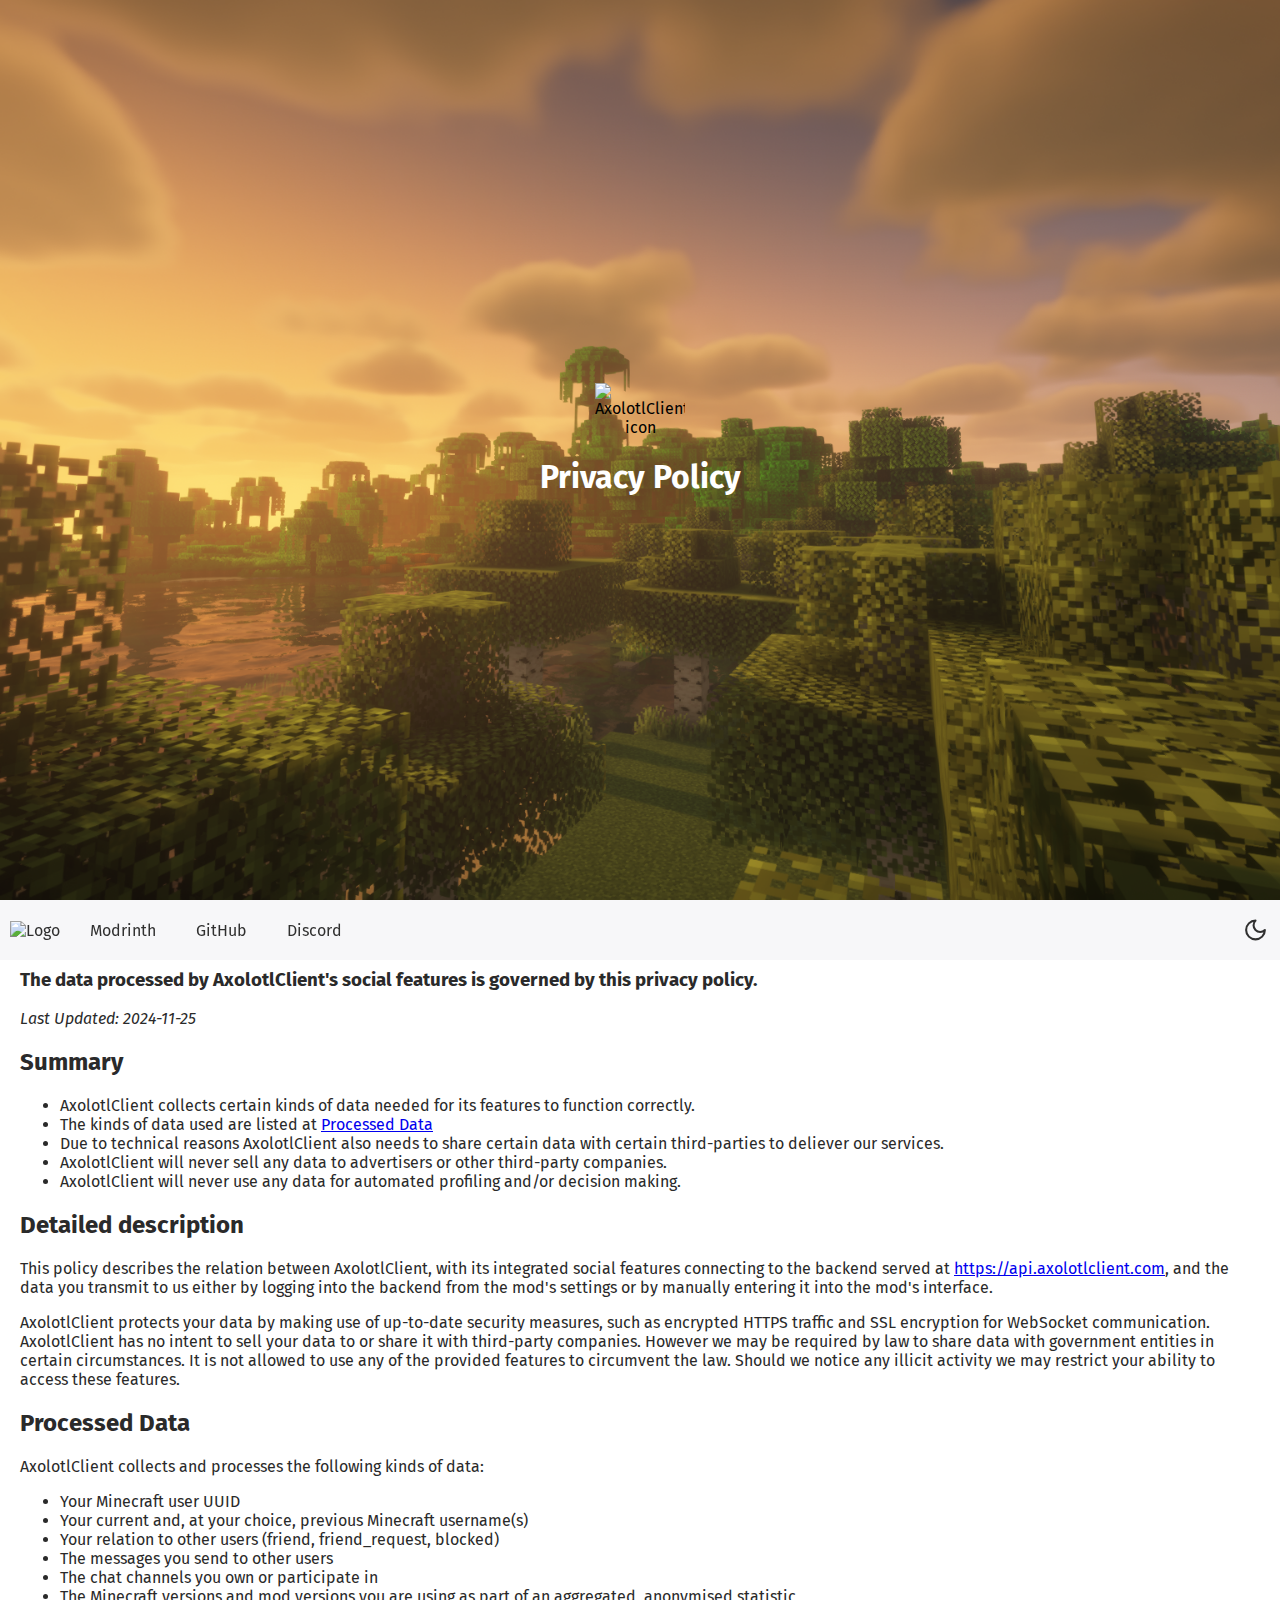
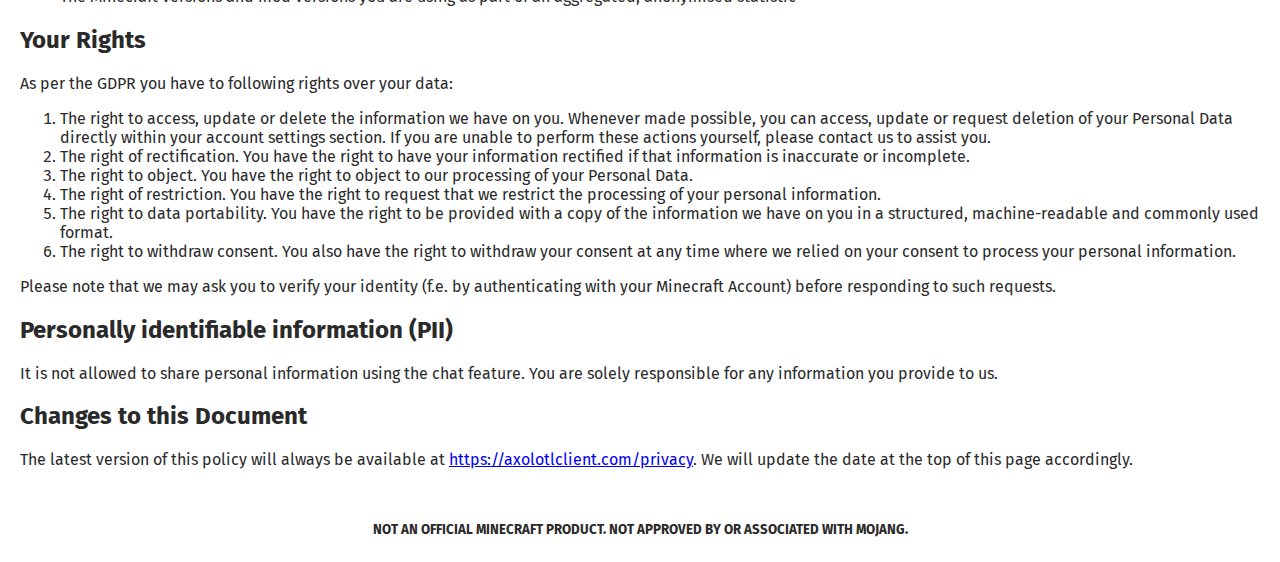
==== privacy.html @ f6384794 "update website, add privacy policy" ====
<!doctype html>
<html lang="en" data-theme="dark">
  <head>
    <script>
      async function privacyLoad() {
        await new Promise((r) => setTimeout(r, 500));
        document.getElementById("policy").scrollIntoView();
      }
    </script>
    <script defer src="script.js"></script>
    <link rel="stylesheet" href="style.css" />
    <link rel="icon" href="images/icon.png" />
    <link
      href="https://fonts.bunny.net/css2?family=Fira+Sans&display=swap"
      rel="stylesheet"
    />
    <meta charset="UTF-8" />
    <meta http-equiv="X-UA-Compatible" content="IE=edge" />
    <meta name="viewport" content="width=device-width, initial-scale=1.0" />
    <title>Privacy Policy - AxolotlClient</title>
  </head>
  <div class="navbar">
    <div class="navbar-left">
      <a href="https://axolotlclient.com"
        ><img src="images/icon.png" alt="Logo"
      /></a>
      <a class="text" href="https://modrinth.com/mod/axolotlclient">Modrinth</a>
      <a class="text" href="https://github.com/AxolotlClient/">GitHub</a>
      <a class="text" href="https://discord.gg/WyMjeX3vka">Discord</a>
    </div>
    <div class="navbar-right">
      <img src="images/moon.svg" alt="" id="switcher" />
    </div>
  </div>
  <body onload="privacyLoad()">
    <div class="main">
      <img src="images/icon.png" alt="AxolotlClient icon" />
      <h1>Privacy Policy</h1>
    </div>
    <div class="policy" id="policy">
      <h3 class="primer">
        The data processed by AxolotlClient's social features is governed by
        this privacy policy.
      </h3>
      <em>Last Updated: 2024-11-25</em>

      <h2>Summary</h2>
      <ul>
        <li>
          AxolotlClient collects certain kinds of data needed for its features
          to function correctly.
        </li>
        <li>
          The kinds of data used are listed at
          <a href="#processed_data">Processed Data</a>
        </li>
        <li>
          Due to technical reasons AxolotlClient also needs to share certain
          data with certain third-parties to deliever our services.
        </li>
        <li>
          AxolotlClient will never sell any data to advertisers or other
          third-party companies.
        </li>
        <li>
          AxolotlClient will never use any data for automated profiling and/or
          decision making.
        </li>
      </ul>
      <h2>Detailed description</h2>

      <p>
        This policy describes the relation between AxolotlClient, with its
        integrated social features connecting to the backend served at
        <a href="https://api.axolotlclient.com">https://api.axolotlclient.com</a
        >, and the data you transmit to us either by logging into the backend
        from the mod's settings or by manually entering it into the mod's
        interface.
      </p>

      <p>
        AxolotlClient protects your data by making use of up-to-date security
        measures, such as encrypted HTTPS traffic and SSL encryption for
        WebSocket communication. AxolotlClient has no intent to sell your data
        to or share it with third-party companies. However we may be required by
        law to share data with government entities in certain circumstances. It
        is not allowed to use any of the provided features to circumvent the
        law. Should we notice any illicit activity we may restrict your ability
        to access these features.
      </p>

      <h2 id="processed_data">Processed Data</h2>

      <p>AxolotlClient collects and processes the following kinds of data:</p>

      <ul>
        <li>Your Minecraft user UUID</li>
        <li>
          Your current and, at your choice, previous Minecraft username(s)
        </li>
        <li>Your relation to other users (friend, friend_request, blocked)</li>
        <li>The messages you send to other users</li>
        <li>The chat channels you own or participate in</li>
        <li>
          The Minecraft versions and mod versions you are using as part of an
          aggregated, anonymised statistic
        </li>
      </ul>
      <h2>Your Rights</h2>

      <p>As per the GDPR you have to following rights over your data:</p>

      <ol>
        <li>
          The right to access, update or delete the information we have on you.
          Whenever made possible, you can access, update or request deletion of
          your Personal Data directly within your account settings section. If
          you are unable to perform these actions yourself, please contact us to
          assist you.
        </li>
        <li>
          The right of rectification. You have the right to have your
          information rectified if that information is inaccurate or incomplete.
        </li>
        <li>
          The right to object. You have the right to object to our processing of
          your Personal Data.
        </li>
        <li>
          The right of restriction. You have the right to request that we
          restrict the processing of your personal information.
        </li>
        <li>
          The right to data portability. You have the right to be provided with
          a copy of the information we have on you in a structured,
          machine-readable and commonly used format.
        </li>
        <li>
          The right to withdraw consent. You also have the right to withdraw
          your consent at any time where we relied on your consent to process
          your personal information.
        </li>
      </ol>
      <p>
        Please note that we may ask you to verify your identity (f.e. by
        authenticating with your Minecraft Account) before responding to such
        requests.
      </p>

      <h2>Personally identifiable information (PII)</h2>

      <p>
        It is not allowed to share personal information using the chat feature.
        You are solely responsible for any information you provide to us.
      </p>
      <h2>Changes to this Document</h2>
      The latest version of this policy will always be available at
      <a href="https://axolotlclient.com/privacy">
        https://axolotlclient.com/privacy</a
      >. We will update the date at the top of this page accordingly.
    </div>
    <div class="about">
      <h5 class="warning">
        NOT AN OFFICIAL MINECRAFT PRODUCT. NOT APPROVED BY OR ASSOCIATED WITH
        MOJANG.
      </h5>
    </div>
  </body>
</html>
---- style.css ----
:root[data-theme="dark"] {
  --background-image: url(images/bg-dark.png);
  --navbar-text: #ffffff;
  --main-text: #f2f2f2;
  --muted-text: #a4a4a4;
  --main-bg: #121212;
  --reason-bg: #38384f;
  --navbar-bg: #000000cc;
  --navbar-hover-bg: #ffffff90;
  --navbar-hover-text: #000;
  --scrollbar-track: #3d3d3d;
  --scrollbar-thumb: #717171;
  --about-text: var(--main-text);
  --about-muted: var(--muted-text);
  --switcher-color: invert(100%) sepia(2%) saturate(122%) hue-rotate(243deg)
    brightness(113%) contrast(90%);
}

:root[data-theme="light"] {
  --background-image: url(images/bg-light.png);
  --main-text: #fff;
  --muted-text: #9c9c9c;
  --reason-text: #fff;
  --navbar-text: #303030;
  --main-bg: #fff;
  --reason-bg: #5a5a6b;
  --navbar-bg: #f5f5f7cc;
  --navbar-hover-bg: #00000090;
  --navbar-hover-text: #fff;
  --scrollbar-track: #6c6c6c;
  --scrollbar-thumb: #b0b0b0;
  --about-text: #2a2a2a;
  --about-muted: #808080;
  --switcher-color: invert(6%) sepia(1%) saturate(751%) hue-rotate(314deg)
    brightness(101%) contrast(71%);
}

:root {
  --default-transition: color 0.3s ease-in-out,
    background-color 0.4s ease-in-out, border-color 0.3s ease-in-out,
    fill 0.3s ease-in-out, transform 0.3s ease-in-out;
}

html {
  scroll-behavior: smooth;
}

::-webkit-scrollbar {
  width: 10px;
}

::-webkit-scrollbar-track {
  background: var(--scrollbar-track);
}

::-webkit-scrollbar-thumb {
  background: var(--scrollbar-thumb);
}

body {
  transition: var(--default-transition);
  margin: 0px;
  font-family: "Fira Sans", sans-serif;
}

.main {
  background: var(--background-image);
  position: relative;
  align-items: center;
  display: flex;
  flex-direction: column;
  justify-content: center;
  text-align: center;
  display: flex;
  flex-direction: column;
  background-repeat: no-repeat;
  background-position: center;
  background-size: cover;
  min-height: 100vh;
  min-width: 100%;
  top: 0;
  left: 0;
}

.main h1 {
  color: var(--main-text);
}

.main h3 {
  color: var(--muted-text);
}

.main button {
  background-image: linear-gradient(
    92.88deg,
    #455eb5 9.16%,
    #5643cc 43.89%,
    #673fd7 64.72%
  );
  border-radius: 12px;
  margin: 5px;
  border-style: none;
  box-sizing: border-box;
  color: var(--main-text);
  cursor: pointer;
  flex-shrink: 0;
  font-family:
    "Inter UI",
    "SF Pro Display",
    -apple-system,
    BlinkMacSystemFont,
    "Segoe UI",
    Roboto,
    Oxygen,
    Ubuntu,
    Cantarell,
    "Open Sans",
    "Helvetica Neue",
    sans-serif;
  font-size: 16px;
  font-weight: 500;
  height: 4rem;
  padding: 0 1.6rem;
  text-align: center;
  text-shadow: rgba(0, 0, 0, 0.25) 0 3px 8px;
  transition: all 1s;
  user-select: none;
  -webkit-user-select: none;
  touch-action: manipulation;
  width: 50%;
  min-height: 7vh;
  height: 9vh;
  text-decoration: none;
}

.main button:hover {
  box-shadow: rgba(80, 63, 205, 0.5) 0 1px 30px;
  transition-duration: 0.5s;
}

@media (min-width: 768px) {
  .button-36 {
    padding: 0 2.6rem;
  }
}

.main img {
  width: 10vh;
}

.next__slide {
  transition: var(--default-transition);
  padding: 20px;
  text-align: center;
  color: var(--about-text);
  background-color: var(--main-bg);
  min-height: 60vh;
}

.reasons {
  flex-wrap: wrap;
  gap: 20px;
  display: flex;
  justify-content: space-between;
  justify-content: center;
  text-align: center;
  color: var(--reason-text);
}

.reason {
  text-decoration: none;
  text-align: center;
  width: 250px;
  height: 270px;
  border: 2px solid;
  border-color: #22ff88;
  background-color: var(--reason-bg);
  border-radius: 10px;
  padding: 20px;
  transition-duration: 0.5s;
  font-size: 16px;
  opacity: 0;
  transition: all 1s;
  transform: translateX(-100%);
}

.reason p {
  color: #d5d5d5;
}

@media (orientation: landscape) {
  .reason:nth-child(2) {
    transition-delay: 100ms;
  }

  .reason:nth-child(3) {
    transition-delay: 200ms;
  }
}

.show {
  opacity: 1;
  transform: translateX(0);
}

.reason:hover {
  border-color: #ff95d6;
  color: #ff95d6;
  font-size: 17.6px;
  height: 280px;
  width: 270px;
  margin-left: 0px;
  margin-right: 0px;
  margin-bottom: 10px;
}

.navbar-left,
.navbar-right {
  display: flex;
  align-items: center;
  justify-content: space-between;
}

.navbar {
  transition: var(--default-transition);
  justify-content: space-between;
  display: flex;
  align-items: center;
  display: flex;
  align-items: center;
  backdrop-filter: blur(5px);
  z-index: 1;
  overflow: hidden;
  background-color: var(--navbar-bg);
  position: fixed;
  top: 0;
  width: 100%;
}

.navbar a {
  transition: 1s 5ms;
  float: left;
  display: block;
  color: var(--navbar-text);
  text-align: center;
  text-decoration: none;
}

.navbar .text {
  padding: 20px;
}

.navbar img {
  padding: 8px 10px 8px 10px;
  height: 40px;
  width: 40px;
}

.navbar a:hover {
  background: var(--navbar-hover-bg);
  color: var(--navbar-hover-text);
}

#switcher {
  transition: 0.3s 5ms;
  filter: var(--switcher-color);
  float: right;
  width: 25px;
  margin: 2px;
  cursor: pointer;
}

.about {
  transition: var(--default-transition);
  background-color: var(--main-bg);
  color: var(--about-text);
  padding: 1px;
  text-align: center;
}

.about p {
  color: var(--about-muted);
  margin-left: 20vh;
  margin-right: 20vh;
}

@media (max-width: 1000px) {
  .about p {
    margin-left: 5vh;
    margin-right: 5vh;
  }
}

.warning {
  color: var(--about-text);
  padding-top: 30px;
}

.policy {
  color: var(--about-text);
  text-align: left;
  padding-left: 20px;
  padding-right: 20px;
  padding-top: 50px;
  background-color: var(--main-bg);
}
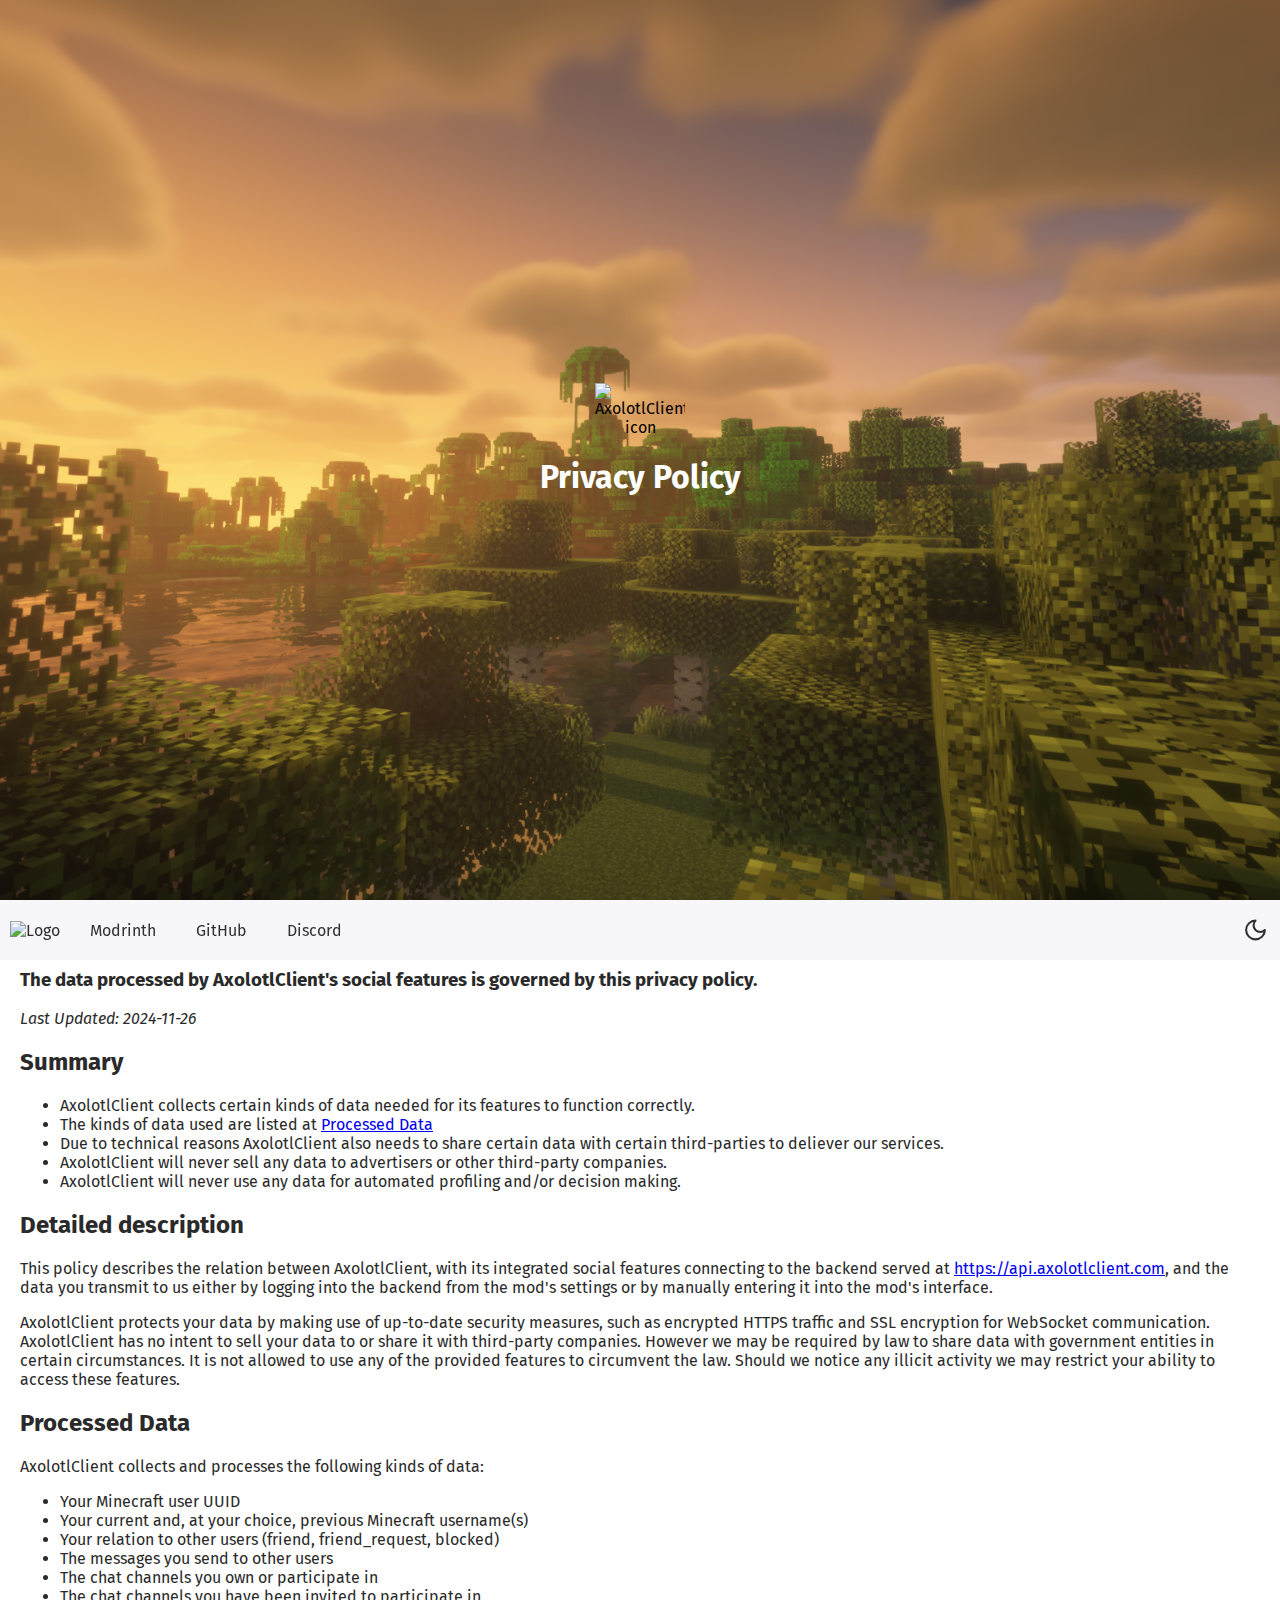
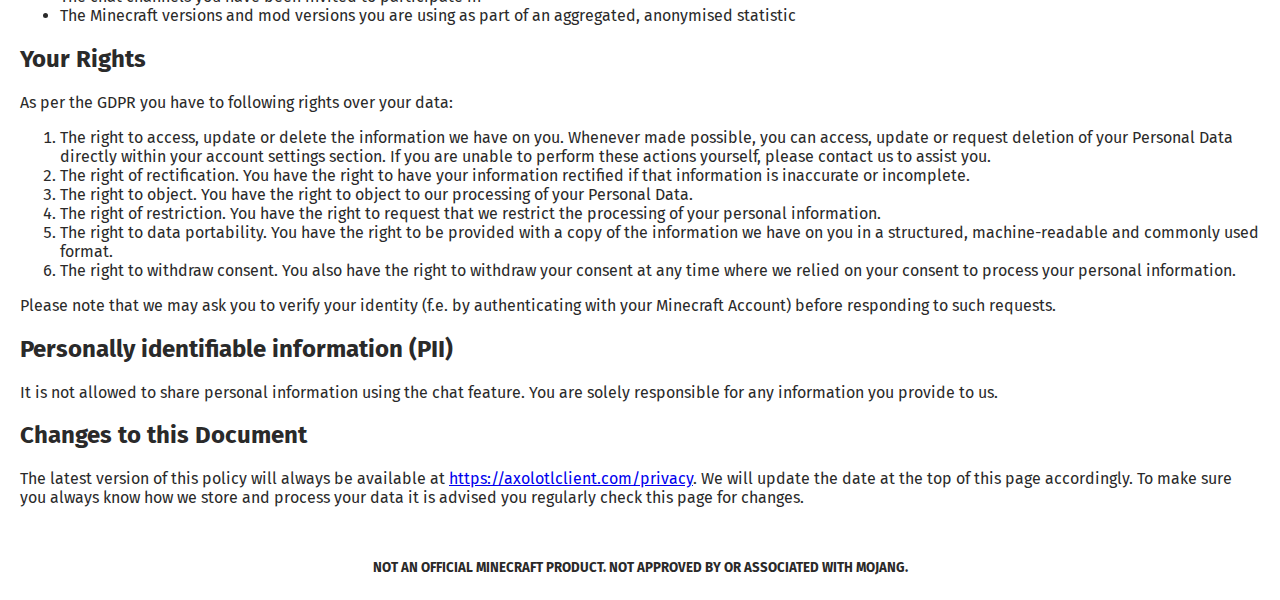
==== commit f4b072b5: "Update privacy.html" ====
--- a/privacy.html
+++ b/privacy.html
@@ -42,7 +42,7 @@
         The data processed by AxolotlClient's social features is governed by
         this privacy policy.
       </h3>
-      <em>Last Updated: 2024-11-25</em>
+      <em>Last Updated: 2024-11-26</em>
 
       <h2>Summary</h2>
       <ul>
@@ -101,6 +101,7 @@
         <li>Your relation to other users (friend, friend_request, blocked)</li>
         <li>The messages you send to other users</li>
         <li>The chat channels you own or participate in</li>
+        <li>The chat channels you have been invited to participate in</li>
         <li>
           The Minecraft versions and mod versions you are using as part of an
           aggregated, anonymised statistic
@@ -157,7 +158,9 @@
       The latest version of this policy will always be available at
       <a href="https://axolotlclient.com/privacy">
         https://axolotlclient.com/privacy</a
-      >. We will update the date at the top of this page accordingly.
+      >. We will update the date at the top of this page accordingly. To make
+      sure you always know how we store and process your data it is advised you
+      regularly check this page for changes.
     </div>
     <div class="about">
       <h5 class="warning">
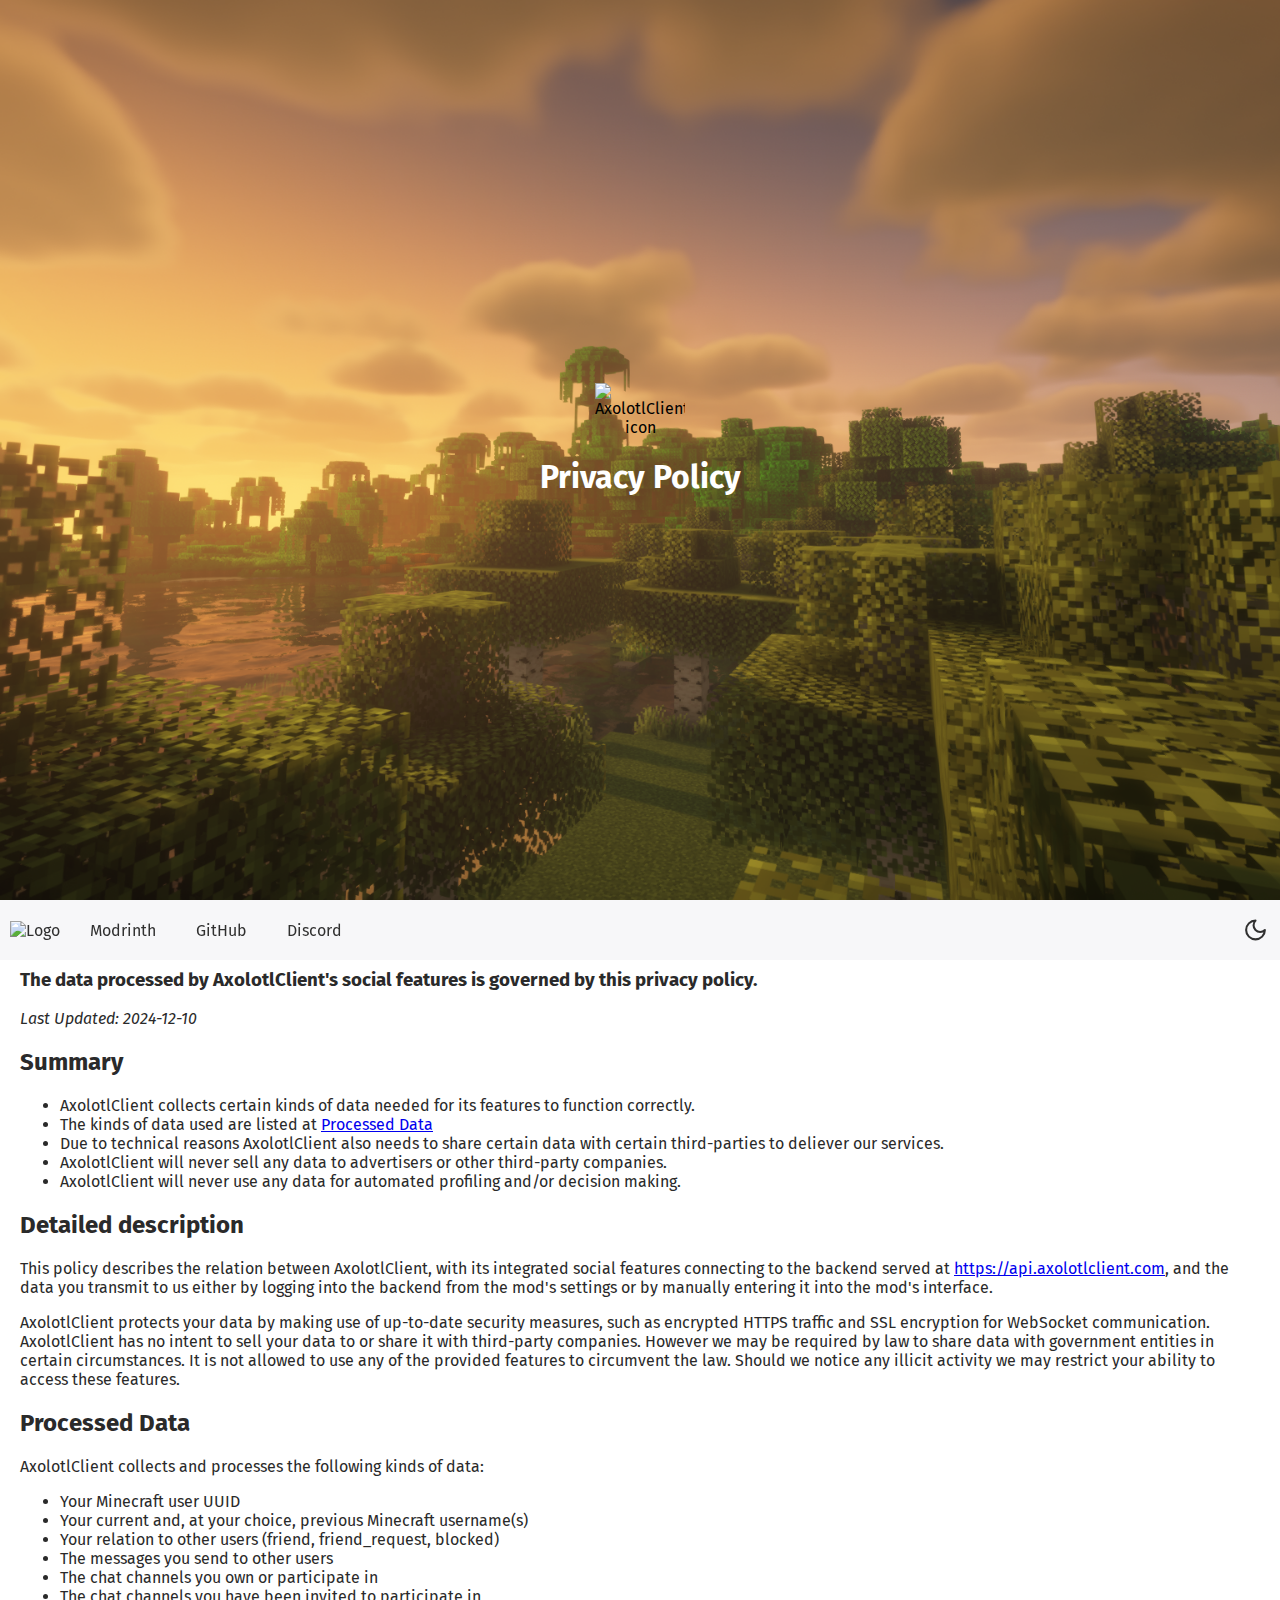
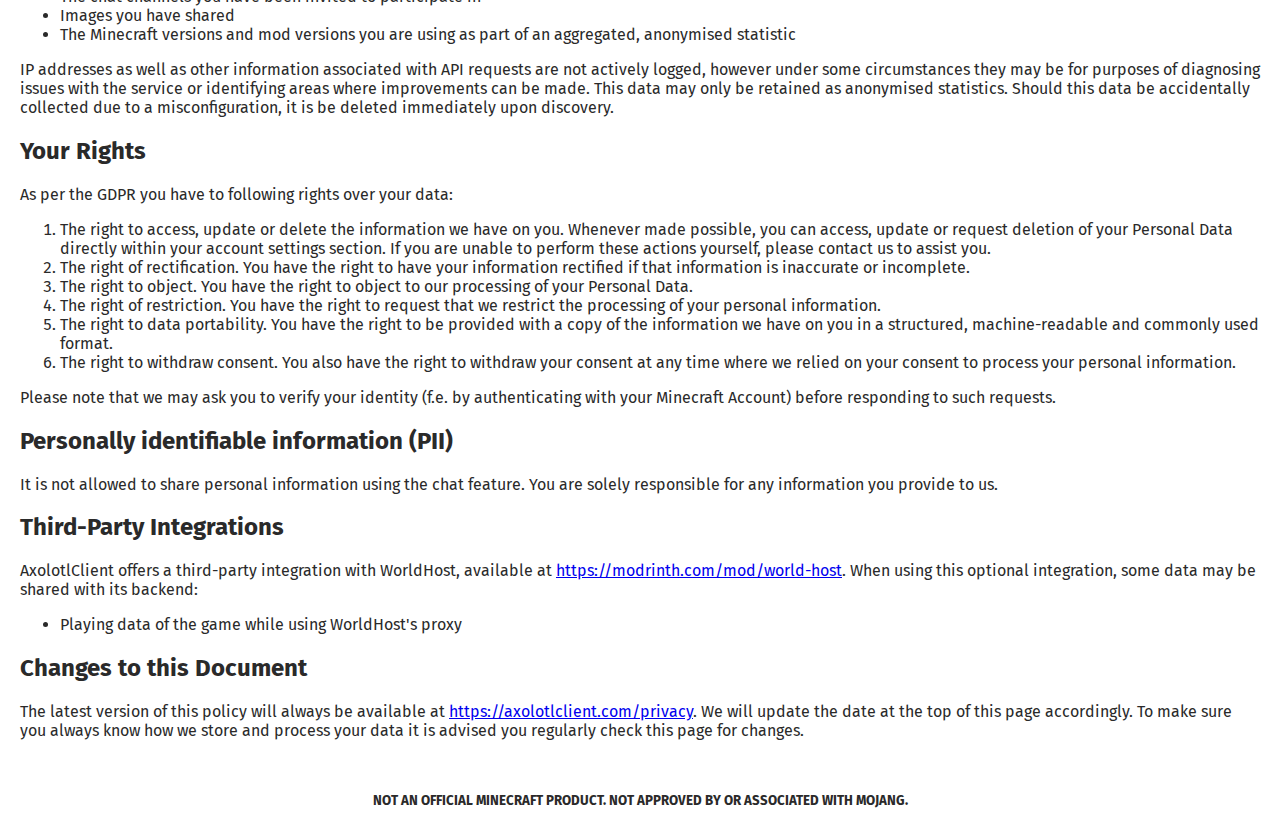
==== commit f35d51ac: "privacy: add section regarding IP addresses and logs" ====
--- a/privacy.html
+++ b/privacy.html
@@ -42,7 +42,7 @@
         The data processed by AxolotlClient's social features is governed by
         this privacy policy.
       </h3>
-      <em>Last Updated: 2024-11-26</em>
+      <em>Last Updated: 2024-12-10</em>
 
       <h2>Summary</h2>
       <ul>
@@ -102,11 +102,20 @@
         <li>The messages you send to other users</li>
         <li>The chat channels you own or participate in</li>
         <li>The chat channels you have been invited to participate in</li>
+        <li>Images you have shared</li>
         <li>
           The Minecraft versions and mod versions you are using as part of an
           aggregated, anonymised statistic
         </li>
       </ul>
+      <p>
+        IP addresses as well as other information associated with API requests
+        are not actively logged, however under some circumstances they may be
+        for purposes of diagnosing issues with the service or identifying areas
+        where improvements can be made. This data may only be retained as
+        anonymised statistics. Should this data be accidentally collected due to
+        a misconfiguration, it is be deleted immediately upon discovery.
+      </p>
       <h2>Your Rights</h2>
 
       <p>As per the GDPR you have to following rights over your data:</p>
@@ -154,6 +163,20 @@
         It is not allowed to share personal information using the chat feature.
         You are solely responsible for any information you provide to us.
       </p>
+      <h2>Third-Party Integrations</h2>
+
+      <p>
+        AxolotlClient offers a third-party integration with WorldHost, available
+        at
+        <a href="https://modrinth.com/mod/world-host"
+          >https://modrinth.com/mod/world-host</a
+        >. When using this optional integration, some data may be shared with
+        its backend:
+      </p>
+      <ul>
+        <li>Playing data of the game while using WorldHost's proxy</li>
+      </ul>
+
       <h2>Changes to this Document</h2>
       The latest version of this policy will always be available at
       <a href="https://axolotlclient.com/privacy">
